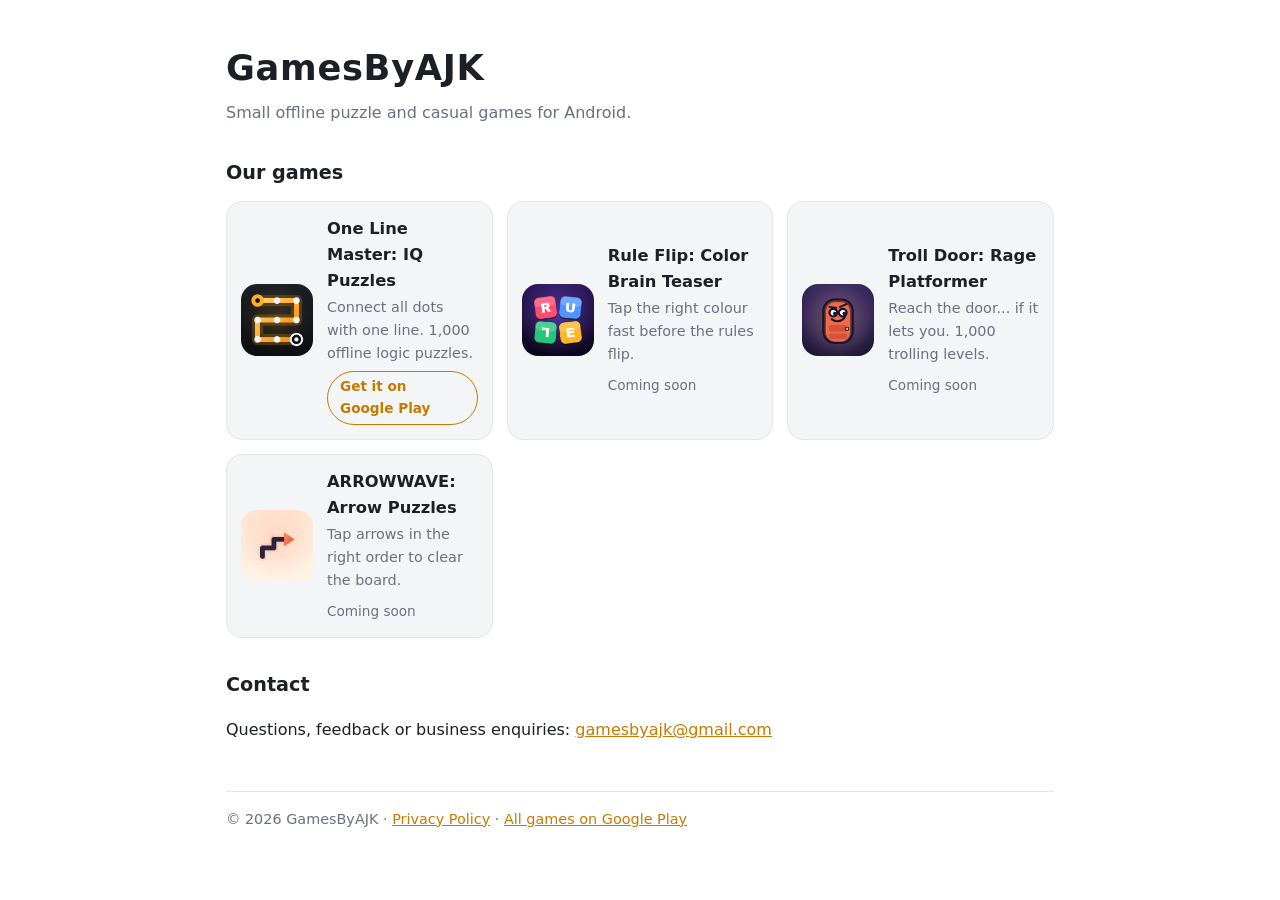
==== index.html @ 6793c893 "GamesByAJK website: home page, games, privacy policy Co-Authored-By: Claude Opus 5.5 <noreply@anthro" ====
<!doctype html>
<html lang="en">
  <head>
    <meta charset="utf-8" />
    <meta name="viewport" content="width=device-width, initial-scale=1" />
    <title>GamesByAJK</title>
    <meta name="description" content="GamesByAJK makes small offline puzzle and casual games for Android." />
    <link rel="icon" href="img/one-line-master.png" />
    <style>
      :root { color-scheme: light dark; --bg: #ffffff; --text: #1d1f26; --dim: #6b7080; --card: #f4f5f7; --line: #e3e5ea; --accent: #c77a00; }
      @media (prefers-color-scheme: dark) { :root { --bg: #0d0e11; --text: #f4f4f6; --dim: #a2a6b0; --card: #17191e; --line: #262932; --accent: #ffb020; } }
      * { box-sizing: border-box; }
      body { font-family: system-ui, -apple-system, 'Segoe UI', Roboto, sans-serif; max-width: 860px; margin: 0 auto; padding: 40px 16px 64px; line-height: 1.6; color: var(--text); background: var(--bg); }
      h1 { font-size: 2.2rem; margin: 0; letter-spacing: 0.02em; }
      .tag { color: var(--dim); margin: 4px 0 32px; }
      h2 { font-size: 1.2rem; margin: 32px 0 12px; }
      a { color: var(--accent); }
      .grid { display: grid; grid-template-columns: repeat(auto-fill, minmax(240px, 1fr)); gap: 14px; }
      .game { display: flex; gap: 14px; align-items: center; background: var(--card); border: 1px solid var(--line); border-radius: 16px; padding: 14px; }
      .game img { width: 72px; height: 72px; border-radius: 16px; flex: none; }
      .game h3 { margin: 0; font-size: 1.02rem; }
      .game p { margin: 2px 0 6px; color: var(--dim); font-size: 0.9rem; }
      .btn { display: inline-block; font-size: 0.85rem; font-weight: 600; text-decoration: none; padding: 4px 12px; border-radius: 999px; border: 1px solid var(--accent); }
      .soon { font-size: 0.85rem; color: var(--dim); }
      footer { margin-top: 48px; padding-top: 16px; border-top: 1px solid var(--line); color: var(--dim); font-size: 0.9rem; }
    </style>
  </head>
  <body>
    <h1>GamesByAJK</h1>
    <p class="tag">Small offline puzzle and casual games for Android.</p>

    <h2>Our games</h2>
    <div class="grid">
      <div class="game">
        <img src="img/one-line-master.png" alt="One Line Master icon" />
        <div>
          <h3>One Line Master: IQ Puzzles</h3>
          <p>Connect all dots with one line. 1,000 offline logic puzzles.</p>
          <a class="btn" href="https://play.google.com/store/apps/details?id=com.gamesbyajk.onelinemaster">Get it on Google Play</a>
        </div>
      </div>
      <div class="game">
        <img src="img/rule-flip.png" alt="Rule Flip icon" />
        <div>
          <h3>Rule Flip: Color Brain Teaser</h3>
          <p>Tap the right colour fast before the rules flip.</p>
          <span class="soon">Coming soon</span>
        </div>
      </div>
      <div class="game">
        <img src="img/troll-door.png" alt="Troll Door icon" />
        <div>
          <h3>Troll Door: Rage Platformer</h3>
          <p>Reach the door... if it lets you. 1,000 trolling levels.</p>
          <span class="soon">Coming soon</span>
        </div>
      </div>
      <div class="game">
        <img src="img/arrowwave.png" alt="ARROWWAVE icon" />
        <div>
          <h3>ARROWWAVE: Arrow Puzzles</h3>
          <p>Tap arrows in the right order to clear the board.</p>
          <span class="soon">Coming soon</span>
        </div>
      </div>
    </div>

    <h2>Contact</h2>
    <p>Questions, feedback or business enquiries: <a href="mailto:gamesbyajk@gmail.com">gamesbyajk@gmail.com</a></p>

    <footer>
      &copy; 2026 GamesByAJK &middot; <a href="privacy/">Privacy Policy</a> &middot;
      <a href="https://play.google.com/store/apps/developer?id=GamesByAJK">All games on Google Play</a>
    </footer>
  </body>
</html>
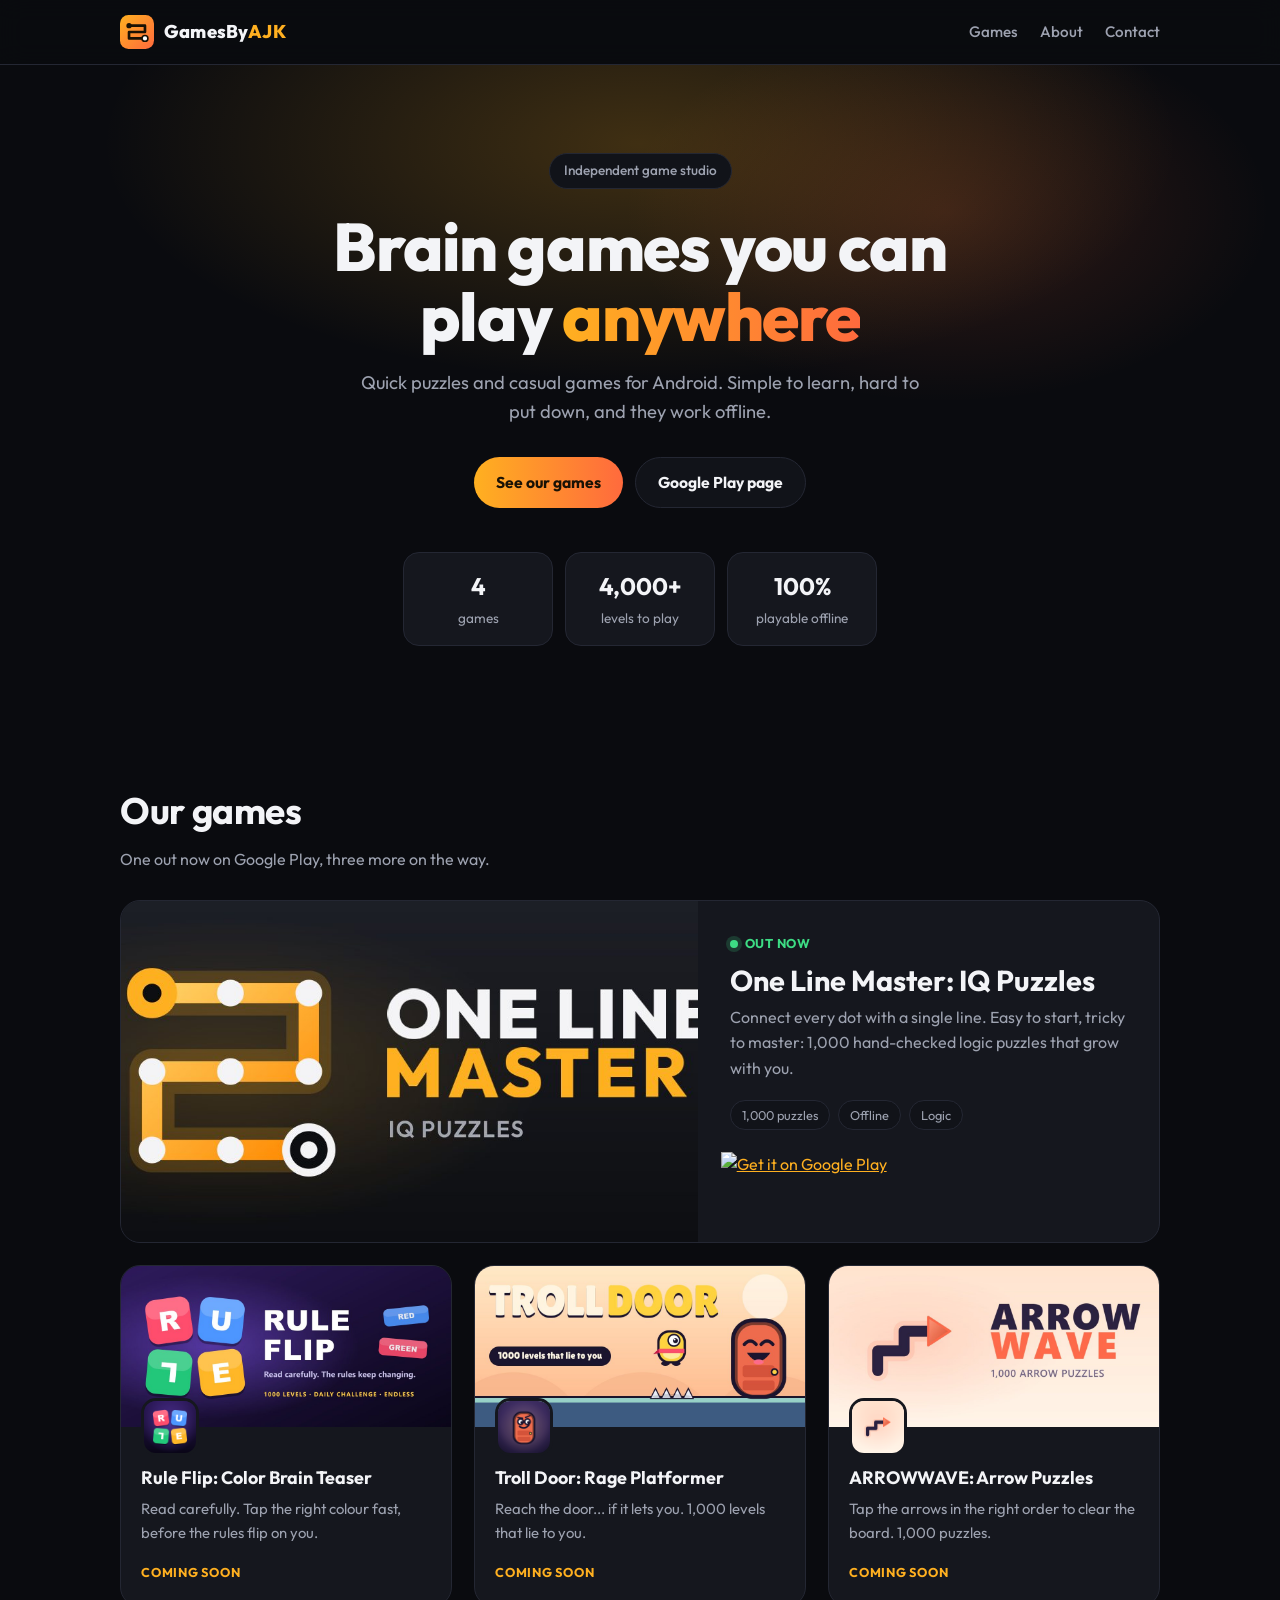
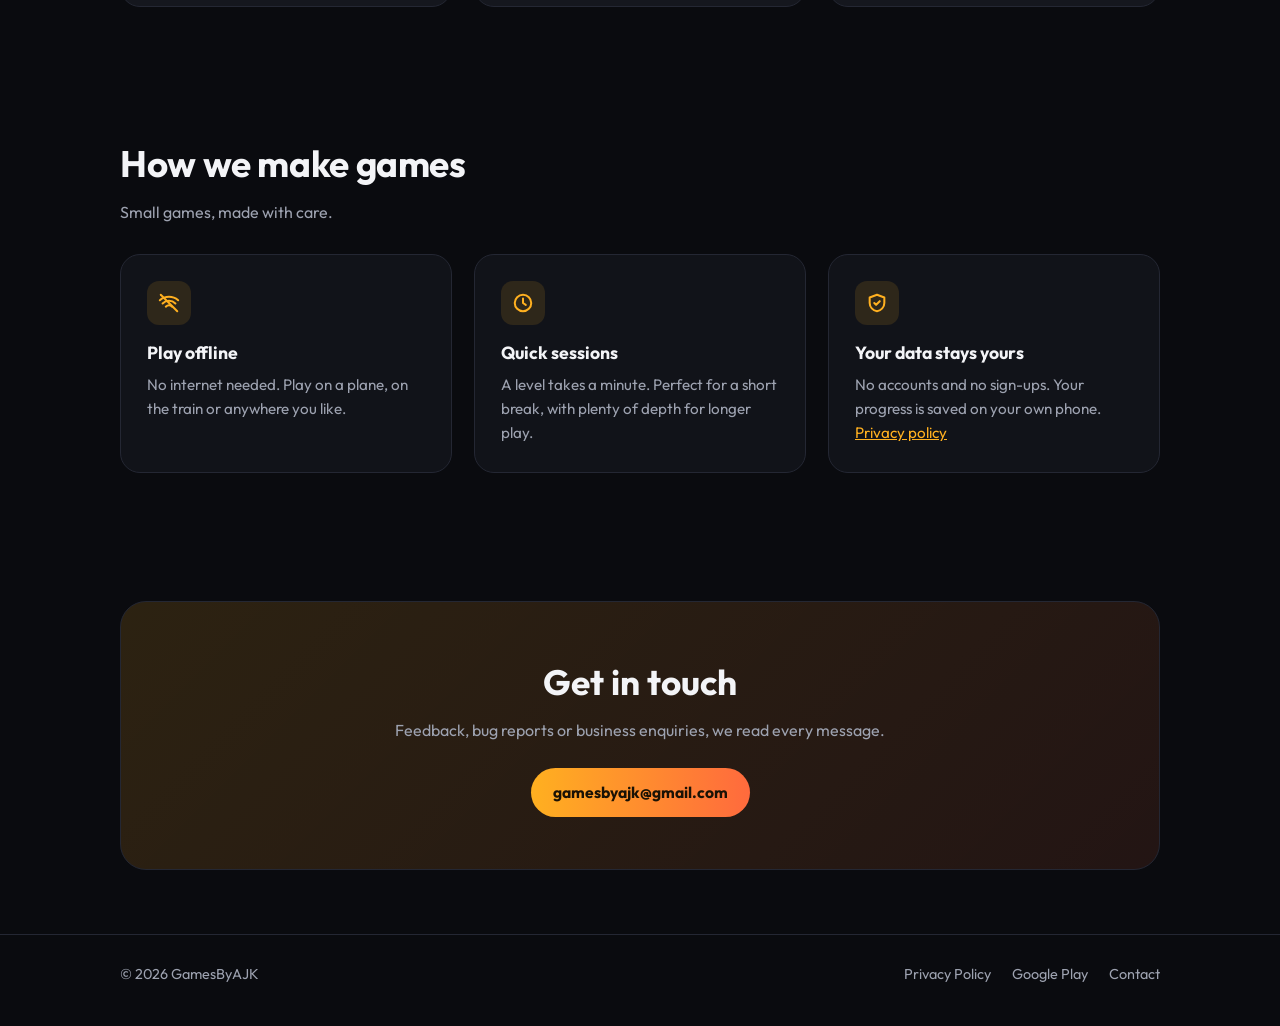
==== commit a20f8d61: "New design: hero, featured game, game cards with banners, values, contact; matching privacy and 404 " ====
--- a/index.html
+++ b/index.html
@@ -3,74 +3,153 @@
   <head>
     <meta charset="utf-8" />
     <meta name="viewport" content="width=device-width, initial-scale=1" />
-    <title>GamesByAJK</title>
-    <meta name="description" content="GamesByAJK makes small offline puzzle and casual games for Android." />
-    <link rel="icon" href="img/one-line-master.png" />
-    <style>
-      :root { color-scheme: light dark; --bg: #ffffff; --text: #1d1f26; --dim: #6b7080; --card: #f4f5f7; --line: #e3e5ea; --accent: #c77a00; }
-      @media (prefers-color-scheme: dark) { :root { --bg: #0d0e11; --text: #f4f4f6; --dim: #a2a6b0; --card: #17191e; --line: #262932; --accent: #ffb020; } }
-      * { box-sizing: border-box; }
-      body { font-family: system-ui, -apple-system, 'Segoe UI', Roboto, sans-serif; max-width: 860px; margin: 0 auto; padding: 40px 16px 64px; line-height: 1.6; color: var(--text); background: var(--bg); }
-      h1 { font-size: 2.2rem; margin: 0; letter-spacing: 0.02em; }
-      .tag { color: var(--dim); margin: 4px 0 32px; }
-      h2 { font-size: 1.2rem; margin: 32px 0 12px; }
-      a { color: var(--accent); }
-      .grid { display: grid; grid-template-columns: repeat(auto-fill, minmax(240px, 1fr)); gap: 14px; }
-      .game { display: flex; gap: 14px; align-items: center; background: var(--card); border: 1px solid var(--line); border-radius: 16px; padding: 14px; }
-      .game img { width: 72px; height: 72px; border-radius: 16px; flex: none; }
-      .game h3 { margin: 0; font-size: 1.02rem; }
-      .game p { margin: 2px 0 6px; color: var(--dim); font-size: 0.9rem; }
-      .btn { display: inline-block; font-size: 0.85rem; font-weight: 600; text-decoration: none; padding: 4px 12px; border-radius: 999px; border: 1px solid var(--accent); }
-      .soon { font-size: 0.85rem; color: var(--dim); }
-      footer { margin-top: 48px; padding-top: 16px; border-top: 1px solid var(--line); color: var(--dim); font-size: 0.9rem; }
-    </style>
+    <title>GamesByAJK - Brain games you can play anywhere</title>
+    <meta name="description" content="GamesByAJK is an independent studio making quick, offline puzzle and casual games for Android." />
+    <meta property="og:title" content="GamesByAJK" />
+    <meta property="og:description" content="Quick, offline puzzle and casual games for Android." />
+    <meta property="og:image" content="https://akifjaseemkhan.github.io/img/one-line-master-banner.jpg" />
+    <meta name="theme-color" content="#0a0b0f" />
+    <link rel="icon" href="favicon.svg" type="image/svg+xml" />
+    <link rel="preconnect" href="https://fonts.googleapis.com" />
+    <link rel="preconnect" href="https://fonts.gstatic.com" crossorigin />
+    <link href="https://fonts.googleapis.com/css2?family=Outfit:wght@400;500;700;800&display=swap" rel="stylesheet" />
+    <link rel="stylesheet" href="style.css" />
   </head>
   <body>
-    <h1>GamesByAJK</h1>
-    <p class="tag">Small offline puzzle and casual games for Android.</p>
-
-    <h2>Our games</h2>
-    <div class="grid">
-      <div class="game">
-        <img src="img/one-line-master.png" alt="One Line Master icon" />
-        <div>
-          <h3>One Line Master: IQ Puzzles</h3>
-          <p>Connect all dots with one line. 1,000 offline logic puzzles.</p>
-          <a class="btn" href="https://play.google.com/store/apps/details?id=com.gamesbyajk.onelinemaster">Get it on Google Play</a>
+    <nav>
+      <div class="wrap">
+        <a class="brand" href="/">
+          <img class="mark" src="favicon.svg" alt="" />
+          <span>GamesBy<b>AJK</b></span>
+        </a>
+        <div class="links">
+          <a href="#games">Games</a>
+          <a class="hide-sm" href="#about">About</a>
+          <a href="#contact">Contact</a>
         </div>
       </div>
-      <div class="game">
-        <img src="img/rule-flip.png" alt="Rule Flip icon" />
-        <div>
-          <h3>Rule Flip: Color Brain Teaser</h3>
-          <p>Tap the right colour fast before the rules flip.</p>
-          <span class="soon">Coming soon</span>
+    </nav>
+
+    <header class="hero">
+      <div class="wrap">
+        <span class="eyebrow">Independent game studio</span>
+        <h1>Brain games you can play <em>anywhere</em></h1>
+        <p class="lead">Quick puzzles and casual games for Android. Simple to learn, hard to put down, and they work offline.</p>
+        <div class="cta">
+          <a class="btn btn-primary" href="#games">See our games</a>
+          <a class="btn btn-ghost" href="https://play.google.com/store/apps/developer?id=GamesByAJK">Google Play page</a>
+        </div>
+        <div class="stats">
+          <div class="stat"><b>4</b><span>games</span></div>
+          <div class="stat"><b>4,000+</b><span>levels to play</span></div>
+          <div class="stat"><b>100%</b><span>playable offline</span></div>
         </div>
       </div>
-      <div class="game">
-        <img src="img/troll-door.png" alt="Troll Door icon" />
-        <div>
-          <h3>Troll Door: Rage Platformer</h3>
-          <p>Reach the door... if it lets you. 1,000 trolling levels.</p>
-          <span class="soon">Coming soon</span>
+    </header>
+
+    <section id="games">
+      <div class="wrap">
+        <div class="head">
+          <h2>Our games</h2>
+          <p>One out now on Google Play, three more on the way.</p>
+        </div>
+
+        <article class="featured">
+          <div class="art"><img src="img/one-line-master-banner.jpg" alt="One Line Master: IQ Puzzles" /></div>
+          <div class="info">
+            <span class="badge-live">Out now</span>
+            <h3>One Line Master: IQ Puzzles</h3>
+            <p>Connect every dot with a single line. Easy to start, tricky to master: 1,000 hand-checked logic puzzles that grow with you.</p>
+            <div class="chips"><span class="chip">1,000 puzzles</span><span class="chip">Offline</span><span class="chip">Logic</span></div>
+            <a class="gp" href="https://play.google.com/store/apps/details?id=com.gamesbyajk.onelinemaster">
+              <img src="https://play.google.com/intl/en_us/badges/static/images/badges/en_badge_web_generic.png" alt="Get it on Google Play" />
+            </a>
+          </div>
+        </article>
+
+        <div class="grid">
+          <article class="card">
+            <div class="art"><img src="img/rule-flip-banner.jpg" alt="Rule Flip" loading="lazy" /></div>
+            <div class="body">
+              <img class="icon" src="img/rule-flip.png" alt="" loading="lazy" />
+              <h3>Rule Flip: Color Brain Teaser</h3>
+              <p>Read carefully. Tap the right colour fast, before the rules flip on you.</p>
+              <span class="soon">Coming soon</span>
+            </div>
+          </article>
+          <article class="card">
+            <div class="art"><img src="img/troll-door-banner.jpg" alt="Troll Door" loading="lazy" /></div>
+            <div class="body">
+              <img class="icon" src="img/troll-door.png" alt="" loading="lazy" />
+              <h3>Troll Door: Rage Platformer</h3>
+              <p>Reach the door... if it lets you. 1,000 levels that lie to you.</p>
+              <span class="soon">Coming soon</span>
+            </div>
+          </article>
+          <article class="card">
+            <div class="art"><img src="img/arrowwave-banner.jpg" alt="ARROWWAVE" loading="lazy" /></div>
+            <div class="body">
+              <img class="icon" src="img/arrowwave.png" alt="" loading="lazy" />
+              <h3>ARROWWAVE: Arrow Puzzles</h3>
+              <p>Tap the arrows in the right order to clear the board. 1,000 puzzles.</p>
+              <span class="soon">Coming soon</span>
+            </div>
+          </article>
         </div>
       </div>
-      <div class="game">
-        <img src="img/arrowwave.png" alt="ARROWWAVE icon" />
-        <div>
-          <h3>ARROWWAVE: Arrow Puzzles</h3>
-          <p>Tap arrows in the right order to clear the board.</p>
-          <span class="soon">Coming soon</span>
+    </section>
+
+    <section id="about">
+      <div class="wrap">
+        <div class="head">
+          <h2>How we make games</h2>
+          <p>Small games, made with care.</p>
+        </div>
+        <div class="values">
+          <div class="value">
+            <div class="ic">
+              <svg width="22" height="22" viewBox="0 0 24 24" fill="none" stroke="currentColor" stroke-width="2.2" stroke-linecap="round"><path d="M5 12.5a10 10 0 0 1 14 0M8.5 16a5 5 0 0 1 7 0M2 9a15 15 0 0 1 20 0"/><path d="M3 3l18 18"/></svg>
+            </div>
+            <h3>Play offline</h3>
+            <p>No internet needed. Play on a plane, on the train or anywhere you like.</p>
+          </div>
+          <div class="value">
+            <div class="ic">
+              <svg width="22" height="22" viewBox="0 0 24 24" fill="none" stroke="currentColor" stroke-width="2.2" stroke-linecap="round" stroke-linejoin="round"><circle cx="12" cy="12" r="9"/><path d="M12 7v5l3 2"/></svg>
+            </div>
+            <h3>Quick sessions</h3>
+            <p>A level takes a minute. Perfect for a short break, with plenty of depth for longer play.</p>
+          </div>
+          <div class="value">
+            <div class="ic">
+              <svg width="22" height="22" viewBox="0 0 24 24" fill="none" stroke="currentColor" stroke-width="2.2" stroke-linecap="round" stroke-linejoin="round"><path d="M12 3l8 3v6c0 4.5-3.4 8.2-8 9-4.6-.8-8-4.5-8-9V6z"/><path d="M9 12l2 2 4-4"/></svg>
+            </div>
+            <h3>Your data stays yours</h3>
+            <p>No accounts and no sign-ups. Your progress is saved on your own phone. <a href="privacy/">Privacy policy</a></p>
+          </div>
         </div>
       </div>
-    </div>
+    </section>
 
-    <h2>Contact</h2>
-    <p>Questions, feedback or business enquiries: <a href="mailto:gamesbyajk@gmail.com">gamesbyajk@gmail.com</a></p>
+    <section id="contact">
+      <div class="wrap">
+        <div class="contact">
+          <h2>Get in touch</h2>
+          <p>Feedback, bug reports or business enquiries, we read every message.</p>
+          <a class="btn btn-primary" href="mailto:gamesbyajk@gmail.com">gamesbyajk@gmail.com</a>
+        </div>
+      </div>
+    </section>
 
     <footer>
-      &copy; 2026 GamesByAJK &middot; <a href="privacy/">Privacy Policy</a> &middot;
-      <a href="https://play.google.com/store/apps/developer?id=GamesByAJK">All games on Google Play</a>
+      <div class="wrap">
+        <span>&copy; 2026 GamesByAJK</span>
+        <span>
+          <a href="privacy/">Privacy Policy</a>
+          <a href="https://play.google.com/store/apps/developer?id=GamesByAJK">Google Play</a>
+          <a href="mailto:gamesbyajk@gmail.com">Contact</a>
+        </span>
+      </div>
     </footer>
   </body>
 </html>
--- a/style.css
+++ b/style.css
@@ -0,0 +1,122 @@
+:root {
+  --bg: #0a0b0f;
+  --bg2: #111319;
+  --card: #15171e;
+  --line: #242733;
+  --text: #f3f4f7;
+  --dim: #9da2b0;
+  --accent: #ffb020;
+  --accent2: #ff6a3d;
+  --radius: 20px;
+}
+* { box-sizing: border-box; }
+html { scroll-behavior: smooth; }
+body {
+  margin: 0;
+  font-family: 'Outfit', system-ui, -apple-system, 'Segoe UI', Roboto, sans-serif;
+  background: var(--bg);
+  color: var(--text);
+  line-height: 1.6;
+  -webkit-font-smoothing: antialiased;
+}
+a { color: var(--accent); }
+img { display: block; max-width: 100%; }
+.wrap { max-width: 1080px; margin: 0 auto; padding: 0 20px; }
+
+/* nav */
+nav { position: sticky; top: 0; z-index: 10; background: rgba(10, 11, 15, 0.82); backdrop-filter: blur(12px); border-bottom: 1px solid var(--line); }
+nav .wrap { display: flex; align-items: center; justify-content: space-between; height: 64px; }
+.brand { display: flex; align-items: center; gap: 10px; color: var(--text); text-decoration: none; font-weight: 800; font-size: 1.15rem; letter-spacing: 0.01em; }
+.brand span b { color: var(--accent); font-weight: 800; }
+.mark { width: 34px; height: 34px; flex: none; }
+.links { display: flex; gap: 22px; }
+.links a { color: var(--dim); text-decoration: none; font-weight: 500; font-size: 0.95rem; }
+.links a:hover { color: var(--text); }
+
+/* hero */
+.hero { position: relative; overflow: hidden; padding: 88px 0 72px; text-align: center; }
+.hero::before {
+  content: ""; position: absolute; inset: -40% -10% auto; height: 680px;
+  background: radial-gradient(closest-side, rgba(255, 176, 32, 0.22), transparent 70%),
+              radial-gradient(closest-side at 70% 60%, rgba(255, 106, 61, 0.16), transparent 70%);
+  pointer-events: none;
+}
+.hero > .wrap { position: relative; }
+.eyebrow { display: inline-block; padding: 6px 14px; border: 1px solid var(--line); border-radius: 999px; color: var(--dim); font-size: 0.85rem; font-weight: 500; background: var(--bg2); }
+.hero h1 { font-size: clamp(2.4rem, 6vw, 4.2rem); line-height: 1.05; margin: 22px auto 16px; max-width: 14ch; font-weight: 800; letter-spacing: -0.02em; }
+.hero h1 em { font-style: normal; background: linear-gradient(90deg, var(--accent), var(--accent2)); -webkit-background-clip: text; background-clip: text; color: transparent; }
+.hero p.lead { color: var(--dim); font-size: 1.15rem; max-width: 560px; margin: 0 auto 30px; }
+.cta { display: flex; gap: 12px; justify-content: center; flex-wrap: wrap; }
+.btn { display: inline-flex; align-items: center; gap: 8px; padding: 12px 22px; border-radius: 999px; font-weight: 700; text-decoration: none; font-size: 0.98rem; transition: transform 0.15s ease, background 0.15s ease; }
+.btn:hover { transform: translateY(-2px); }
+.btn-primary { background: linear-gradient(90deg, var(--accent), var(--accent2)); color: #1a1205; }
+.btn-ghost { border: 1px solid var(--line); color: var(--text); background: var(--bg2); }
+.stats { display: flex; justify-content: center; gap: 12px; flex-wrap: wrap; margin-top: 44px; }
+.stat { background: var(--card); border: 1px solid var(--line); border-radius: 16px; padding: 14px 22px; min-width: 150px; }
+.stat b { display: block; font-size: 1.5rem; }
+.stat span { color: var(--dim); font-size: 0.85rem; }
+
+/* sections */
+section { padding: 64px 0; }
+.head { margin-bottom: 28px; }
+.head h2 { font-size: clamp(1.7rem, 3.5vw, 2.3rem); margin: 0 0 6px; letter-spacing: -0.01em; }
+.head p { color: var(--dim); margin: 0; }
+
+/* featured */
+.featured { display: grid; grid-template-columns: 1.25fr 1fr; background: var(--card); border: 1px solid var(--line); border-radius: var(--radius); overflow: hidden; margin-bottom: 22px; }
+.featured .art img { width: 100%; height: 100%; object-fit: cover; }
+.featured .info { padding: 32px; display: flex; flex-direction: column; justify-content: center; }
+.badge-live { display: inline-flex; align-items: center; gap: 7px; font-size: 0.8rem; font-weight: 700; color: #3ddc84; text-transform: uppercase; letter-spacing: 0.06em; }
+.badge-live::before { content: ""; width: 8px; height: 8px; border-radius: 50%; background: #3ddc84; box-shadow: 0 0 0 4px rgba(61, 220, 132, 0.18); }
+.featured h3 { font-size: 1.8rem; margin: 10px 0 8px; line-height: 1.15; }
+.featured p { color: var(--dim); margin: 0 0 18px; }
+.chips { display: flex; flex-wrap: wrap; gap: 8px; margin-bottom: 22px; }
+.chip { font-size: 0.8rem; padding: 4px 11px; border-radius: 999px; background: var(--bg2); border: 1px solid var(--line); color: var(--dim); }
+.gp img { height: 58px; width: auto; margin-left: -9px; }
+
+/* grid */
+.grid { display: grid; grid-template-columns: repeat(3, 1fr); gap: 22px; }
+.card { background: var(--card); border: 1px solid var(--line); border-radius: var(--radius); overflow: hidden; transition: transform 0.2s ease, border-color 0.2s ease; }
+.card:hover { transform: translateY(-4px); border-color: #353948; }
+.card .art { aspect-ratio: 1024 / 500; overflow: hidden; }
+.card .art img { width: 100%; height: 100%; object-fit: cover; }
+.card .body { padding: 18px 20px 22px; position: relative; }
+.card .icon { width: 58px; height: 58px; border-radius: 15px; border: 3px solid var(--card); margin-top: -47px; margin-bottom: 8px; background: var(--card); }
+.card h3 { margin: 0 0 4px; font-size: 1.12rem; }
+.card p { color: var(--dim); margin: 0 0 14px; font-size: 0.93rem; }
+.soon { font-size: 0.8rem; font-weight: 700; color: var(--accent); text-transform: uppercase; letter-spacing: 0.06em; }
+
+/* values */
+.values { display: grid; grid-template-columns: repeat(3, 1fr); gap: 22px; }
+.value { background: var(--bg2); border: 1px solid var(--line); border-radius: var(--radius); padding: 26px; }
+.value .ic { width: 44px; height: 44px; border-radius: 12px; display: grid; place-items: center; background: rgba(255, 176, 32, 0.12); color: var(--accent); margin-bottom: 14px; }
+.value h3 { margin: 0 0 6px; font-size: 1.1rem; }
+.value p { margin: 0; color: var(--dim); font-size: 0.95rem; }
+
+/* contact */
+.contact { text-align: center; background: linear-gradient(135deg, rgba(255, 176, 32, 0.14), rgba(255, 106, 61, 0.1)); border: 1px solid var(--line); border-radius: 26px; padding: 52px 24px; }
+.contact h2 { margin: 0 0 8px; font-size: clamp(1.6rem, 3.5vw, 2.2rem); }
+.contact p { color: var(--dim); margin: 0 0 24px; }
+
+footer { border-top: 1px solid var(--line); padding: 28px 0 40px; color: var(--dim); font-size: 0.9rem; }
+footer .wrap { display: flex; justify-content: space-between; gap: 16px; flex-wrap: wrap; }
+footer a { color: var(--dim); text-decoration: none; margin-left: 18px; }
+footer a:hover { color: var(--text); }
+
+/* policy page */
+.doc { max-width: 760px; margin: 0 auto; padding: 56px 20px 72px; }
+.doc h1 { font-size: clamp(2rem, 5vw, 2.8rem); margin: 0 0 4px; letter-spacing: -0.02em; }
+.doc .meta { color: var(--dim); margin: 0 0 28px; }
+.doc .box { background: var(--card); border: 1px solid var(--line); border-radius: var(--radius); padding: 22px 26px; margin-bottom: 14px; }
+.doc .box h2 { font-size: 1.15rem; margin: 0 0 6px; }
+.doc .box p { margin: 0; color: #cfd2da; }
+.doc .summary { border-color: rgba(255, 176, 32, 0.45); background: linear-gradient(135deg, rgba(255, 176, 32, 0.1), var(--card)); }
+
+@media (max-width: 860px) {
+  .featured { grid-template-columns: 1fr; }
+  .grid, .values { grid-template-columns: 1fr; }
+  .links a.hide-sm { display: none; }
+}
+@media (min-width: 600px) and (max-width: 860px) {
+  .grid { grid-template-columns: 1fr 1fr; }
+}
